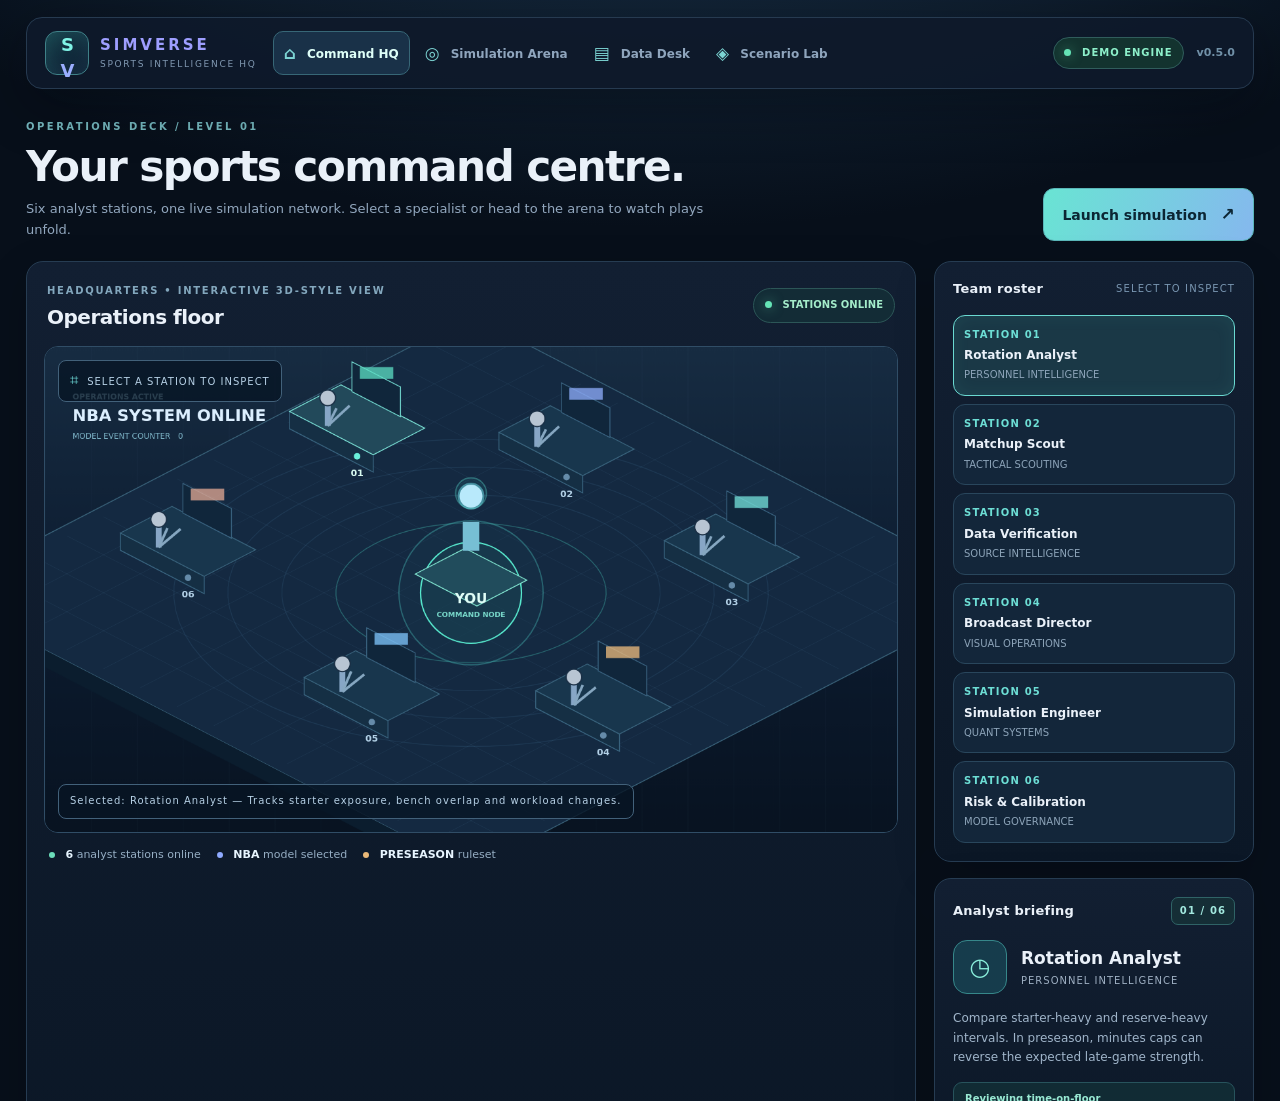
==== index.html @ 2bd18be1 "index.html" ====
<!DOCTYPE html>
<html lang="en">
<head>
  <meta charset="UTF-8">
  <meta http-equiv="refresh"
        content="0; url=./SIMVERSE_v05_GITHUB_PAGES/">
  <title>Opening SIMVERSE</title>
</head>
<body>
  <a href="./SIMVERSE_v05_GITHUB_PAGES/">
    Launch SIMVERSE
  </a>
</body>
</html>
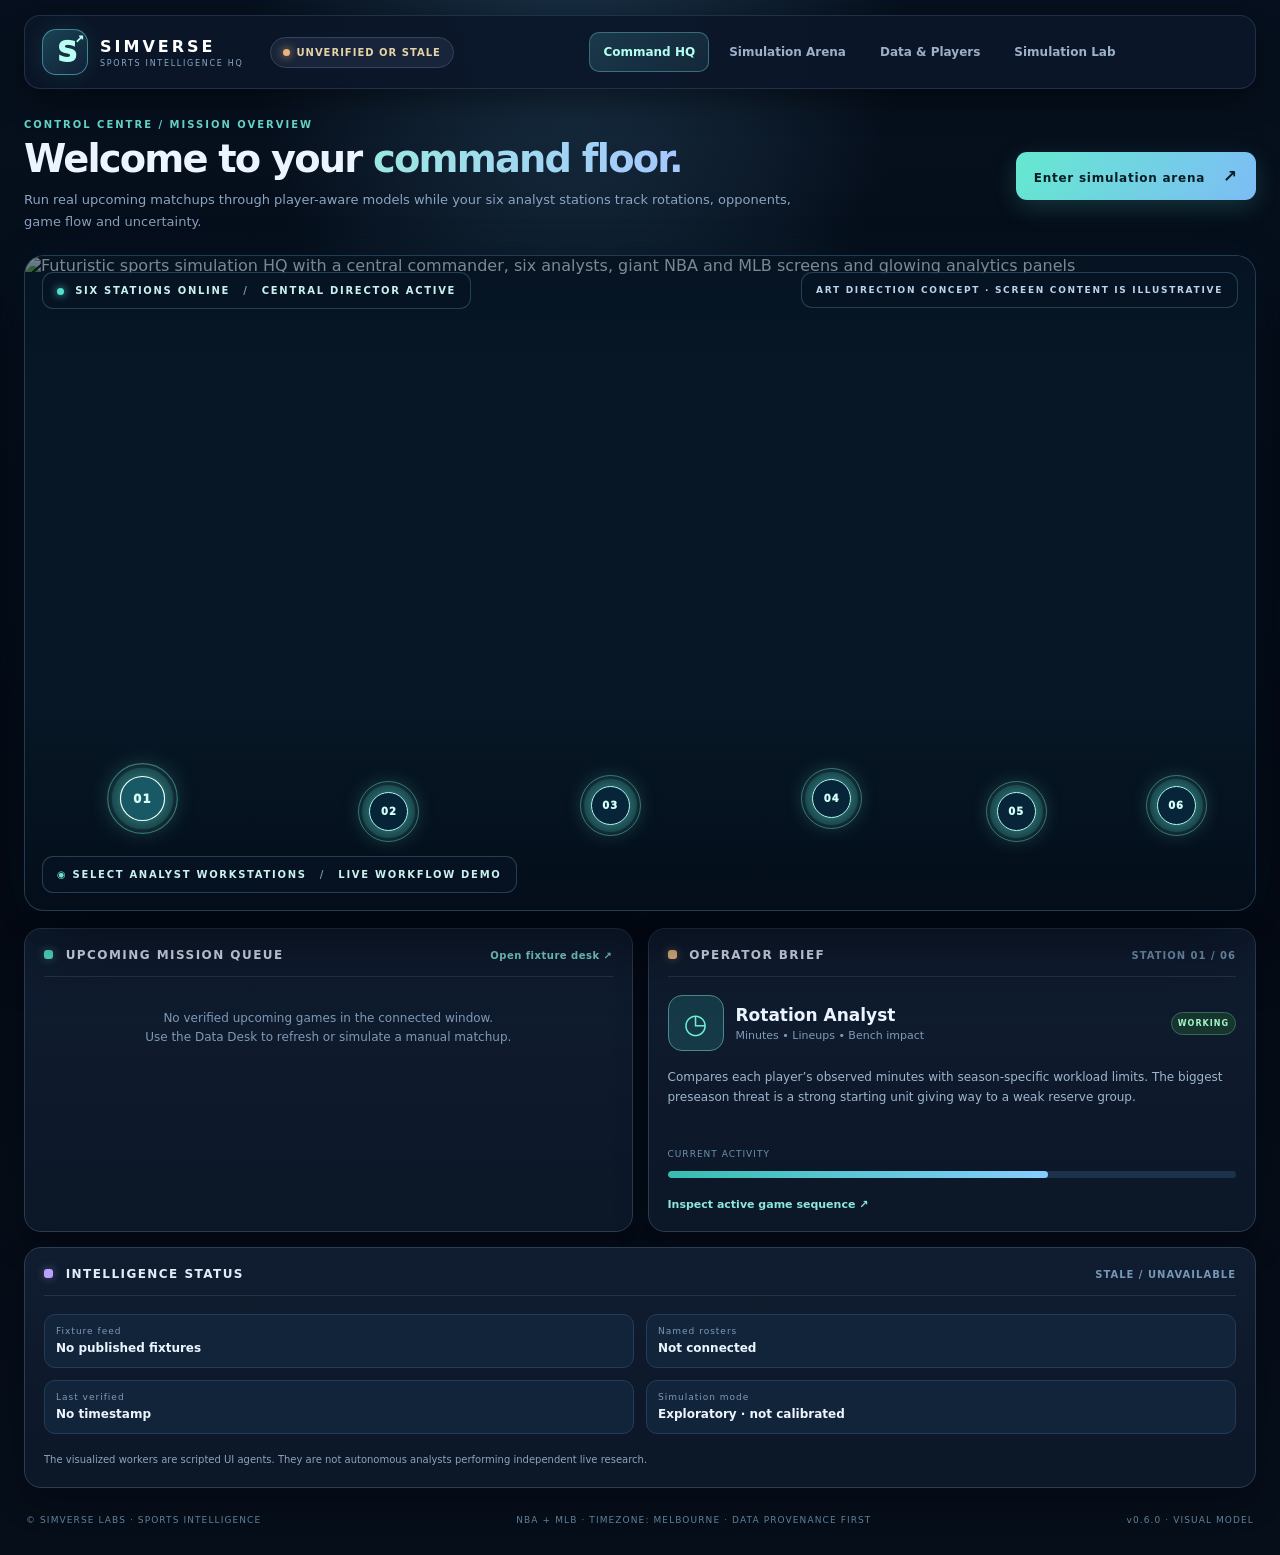
==== commit b26a07d0: "Add files via upload" ====
--- a/index.html
+++ b/index.html
@@ -1,15 +1,78 @@
+<!DOCTYPE html><html lang="en"><head>
+<meta charset="utf-8"><meta name="viewport" content="width=device-width,initial-scale=1"><meta name="theme-color" content="#070f1c">
+<meta name="description" content="SIMVERSE Sports Intelligence Command Centre: NBA and MLB upcoming-game simulations, named-player models, source-aware lineups and scenario analysis.">
+<title>SIMVERSE | Sports Intelligence Headquarters</title>
+<link rel="stylesheet" href="styles.css">
+</head><body>
+<div class="shell">
+ <header class="topbar">
+  <button class="brand" data-view="hq" aria-label="SIMVERSE home"><span class="brandmark">S<span>↗</span></span><span><strong>SIMVERSE</strong><small>SPORTS INTELLIGENCE HQ</small></span></button>
+  <nav class="nav" aria-label="Main navigation"><button class="navitem active" data-view="hq">Command HQ</button><button class="navitem" data-view="arena">Simulation Arena</button><button class="navitem" data-view="data">Data & Players</button><button class="navitem" data-view="lab">Simulation Lab</button></nav>
+  <div class="headerRight"><span class="statusChip" id="sourceChip"><i class="statusDot orange"></i> DATA NOT VERIFIED</span><span class="version">SYSTEM v0.6</span></div>
+ </header>
+ <main>
+ <section class="screen active" id="page-hq">
+  <div class="pageHead"><div><div class="eyebrow">CONTROL CENTRE / MISSION OVERVIEW</div><h1>Welcome to your <em>command floor.</em></h1><p>Run real upcoming matchups through player-aware models while your six analyst stations track rotations, opponents, game flow and uncertainty.</p></div><button class="mainBtn" id="launchBtn">Enter simulation arena <span>↗</span></button></div>
+  <div class="commandVisual" id="commandVisual" role="group" aria-label="SIMVERSE cinematic command headquarters with interactive analyst stations">
+    <img class="hqImage" src="assets/command-hq.webp" alt="Futuristic sports simulation HQ with a central commander, six analysts, giant NBA and MLB screens and glowing analytics panels" loading="eager">
+    <div class="visualVignette"></div>
+    <div class="visualCorner top"><span class="liveDot"></span> SIX STATIONS ONLINE <span class="pipe">/</span> CENTRAL DIRECTOR ACTIVE</div>
+    <div class="visualCorner mock">ART DIRECTION CONCEPT · SCREEN CONTENT IS ILLUSTRATIVE</div>
+    <div class="visualCorner bottom"><span>◉</span> SELECT ANALYST WORKSTATIONS <span class="pipe">/</span> LIVE WORKFLOW DEMO</div>
+    <button class="hQHotspot h1" data-analyst="0" aria-label="Inspect rotation analyst"><span>01</span><i></i></button>
+    <button class="hQHotspot h2" data-analyst="1" aria-label="Inspect scouting desk"><span>02</span><i></i></button>
+    <button class="hQHotspot h3" data-analyst="2" aria-label="Inspect simulation operations"><span>03</span><i></i></button>
+    <button class="hQHotspot h4" data-analyst="3" aria-label="Inspect availability analyst"><span>04</span><i></i></button>
+    <button class="hQHotspot h5" data-analyst="4" aria-label="Inspect broadcast director"><span>05</span><i></i></button>
+    <button class="hQHotspot h6" data-analyst="5" aria-label="Inspect calibration and risk desk"><span>06</span><i></i></button>
+  </div>
+  <div class="hqDash">
+    <section class="surface missionList"><div class="moduleTitle"><span><i class="tealMark"></i> UPCOMING MISSION QUEUE</span><button class="quietBtn" data-view="data">Open fixture desk ↗</button></div><div id="hqFixtures" class="missionRows"><div class="emptyMini">Syncing published fixtures…</div></div></section>
+    <section class="surface operatorPanel"><div class="moduleTitle"><span><i class="goldMark"></i> OPERATOR BRIEF</span><span class="micro" id="analystCode">STATION 01 / 06</span></div><div class="operatorTop"><span class="operatorAvatar" id="analystSymbol">◷</span><div><h3 id="analystTitle">Rotation Analyst</h3><p id="analystSub">Projected minutes & lineup intelligence</p></div><span class="greenPill">WORKING</span></div><p class="operatorText" id="analystInsight">Click an analyst marker on the headquarters image.</p><div class="barGraph"><span class="barGraphLabel">Current activity</span><div class="barGraphFill"><i id="analystLoad" style="width:55%"></i></div></div><button class="subtleAction" data-view="arena">Inspect active game sequence ↗</button></section>
+    <section class="surface integrityPanel"><div class="moduleTitle"><span><i class="purpleMark"></i> INTELLIGENCE STATUS</span><span class="micro" id="dataAge">PENDING</span></div><div class="integrityRows"><div><small>Fixture feed</small><strong id="feedState">Connecting…</strong></div><div><small>Named rosters</small><strong id="rosterState">Awaiting data</strong></div><div><small>Last verified</small><strong id="lastVerified">Never</strong></div><div><small>Simulation mode</small><strong id="modelState">Exploratory</strong></div></div><p class="mutedInfo">The visualized workers are scripted UI agents. They are not autonomous analysts performing independent live research.</p></section>
+  </div>
+ </section>
 
-<!DOCTYPE html>
-<html lang="en">
-<head>
-  <meta charset="UTF-8">
-  <meta http-equiv="refresh"
-        content="0; url=./SIMVERSE_v05_GITHUB_PAGES/">
-  <title>Opening SIMVERSE</title>
-</head>
-<body>
-  <a href="./SIMVERSE_v05_GITHUB_PAGES/">
-    Launch SIMVERSE
-  </a>
-</body>
-</html>
+ <section class="screen" id="page-arena">
+  <div class="pageHead"><div><div class="eyebrow">SIMULATION ARENA / GAME ENGINE</div><h1>See how a game <em>unfolds.</em></h1><p>Named athletes, matchup assignments, progressive motion, per-player shot tendencies and period-aware substitutions. This is model-generated action, not tracking video.</p></div><div class="rowButtons"><button class="outlineBtn" data-view="data">View lineup sources</button><button class="outlineBtn" data-view="lab">Run 10,000 simulations</button></div></div>
+  <div class="arenaGrid"><div class="arenaLeft">
+    <section class="surface arenaShell"><div class="arenaToolbar"><div class="toolbarTitle"><span class="liveDot"></span><strong id="feedTitle">NBA • BASKETBALL SIMULATION</strong><span class="tinyInfo" id="feedQuality">PLAYER ROSTERS: UNVERIFIED</span></div><div class="cameraControls"><button class="cam active" data-camera="broadcast">Broadcast</button><button class="cam" data-camera="tactical">Tactical</button><button class="cam" data-camera="court">Courtside</button></div></div>
+      <div class="arenaStage"><canvas id="gameCanvas" width="1440" height="810" aria-label="Continuous animated basketball or baseball simulation with named players and dynamic game phases"></canvas><div class="stageTopLeft"><span id="playPhase">SIMULATION READY</span><strong id="playTitle">Select a game, then press Play</strong></div><div class="stageTopRight"><span id="scenarioLabel">PRESEASON • EXPECTED</span><span id="rosterBadge">DEMO PLAYER ROLES</span></div><div class="stageBottom"><span id="arenaWhy">Game events are stochastic, not live real-world play tracking.</span><span>◉ CAMERA 01</span></div></div>
+      <div class="scoreboard"><div class="sideScore"><span class="teamCrest" id="crestA">BOS</span><div><small id="teamAName">BOSTON CELTICS</small><strong id="scoreA">0</strong></div></div><div class="middleScore"><span id="period">Q1</span><strong id="clock">12:00</strong><small id="gameStatus">NOT STARTED</small></div><div class="sideScore home"><div><small id="teamBName">PHILADELPHIA 76ERS</small><strong id="scoreB">0</strong></div><span class="teamCrest" id="crestB">PHI</span></div></div>
+      <div class="transport"><button class="mainBtn" id="playPause">▶ PLAY SIMULATION</button><button class="outlineBtn" id="stepPlay">NEXT PLAY →</button><button class="outlineBtn" id="resetGame">↻ RESET</button><span class="speedLabel">SPEED</span><button class="rate chosen" data-rate="1">1×</button><button class="rate" data-rate="2">2×</button><button class="rate" data-rate="4">4×</button></div>
+    </section>
+    <div class="arenaLower"><section class="surface"><div class="moduleTitle"><span>PLAY-BY-PLAY</span><span class="micro" id="playCount">0 PLAYS</span></div><div class="eventFeed" id="eventFeed"><div class="emptyMini">Press Play to begin the generated event sequence.</div></div></section><section class="surface"><div class="moduleTitle"><span>ON-FLOOR UNITS</span><span class="micro">MODELLED EXPOSURE</span></div><div class="units" id="floorUnits">Player names and rotations appear after roster data loads.</div><div class="sourceHint" id="lineupDisclaimer">Status unknown until published source is available.</div></section></div>
+  </div><aside class="arenaSidebar">
+    <section class="surface settings"><div class="moduleTitle"><span>GAME OPERATIONS</span><span class="micro">CONTROL BAY 01</span></div>
+      <label class="fieldLabel">SPORT</label><div class="toggle" id="sportButtons"><button class="chosen" data-sport="NBA">NBA</button><button data-sport="MLB">MLB</button></div>
+      <label class="fieldLabel" for="fixtureSelect">UPCOMING / LIVE FIXTURE</label><select id="fixtureSelect" class="select"><option value="">Choose a published fixture</option></select>
+      <p class="formHint" id="fixtureDetail">Manual matchup mode is available if no reliable fixture is loaded.</p>
+      <div class="doubleField"><div><label class="fieldLabel" for="awaySelect">AWAY</label><select class="select" id="awaySelect"></select></div><div><label class="fieldLabel" for="homeSelect">HOME</label><select class="select" id="homeSelect"></select></div></div>
+      <label class="fieldLabel">SEASON RULES</label><div class="toggle season" id="seasonButtons"><button class="chosen" data-season="preseason">Preseason</button><button data-season="regular">Regular</button><button data-season="playoffs">Playoffs</button></div>
+      <label class="fieldLabel">ROTATION / WORKLOAD</label><div class="toggle" id="scenarioButtons"><button data-scenario="A">Starter+</button><button class="chosen" data-scenario="B">Expected</button><button data-scenario="C">Bench+</button></div>
+      <div class="rangeLine"><label for="restriction">UNCONFIRMED RESTRICTION STRESS</label><b id="restrictionVal">0%</b></div><input type="range" id="restriction" min="0" max="85" value="0" step="5"><p class="formHint">Manual sensitivity input, never presented as a verified player's minutes limit.</p>
+    </section>
+    <section class="surface playerFocus"><div class="moduleTitle"><span>PLAYER SPOTLIGHT</span><span class="micro" id="focusStatus">MODEL-BASED</span></div><div class="focusRow"><img class="portrait" id="focusImage" alt="Athlete portrait if a sourced image is available"><div><span class="eyebrow" id="focusTeam">ROSTER PENDING</span><h3 id="focusName">Select a player</h3><p id="focusRole">Individual matchups and roles</p></div></div><div class="focusTraits" id="focusTraits"></div><div class="sourceHint" id="focusSource">A named roster must be loaded before individual style estimates are available.</div></section>
+    <section class="surface"><div class="moduleTitle"><span>TACTICAL REPORT</span><span class="micro">CURRENT MATCHUP</span></div><div id="tacticalReport" class="tacticalReport"><div class="emptyMini">Matchup insights update with each play.</div></div></section>
+  </aside></div>
+ </section>
+
+ <section class="screen" id="page-data">
+  <div class="pageHead"><div><div class="eyebrow">INTELLIGENCE DESK / SOURCE VERIFICATION</div><h1>Real games. <em>Honest inputs.</em></h1><p>Upcoming NBA/MLB schedules in Melbourne time, roster identities, reported batting orders, minutes samples, probable pitchers, and source timestamps.</p></div><button class="mainBtn" id="refreshButton">↻ REFRESH LIVE SOURCES</button></div>
+  <div class="dataHeaderGrid"><section class="surface"><div class="moduleTitle"><span>DATA HEALTH</span><span class="micro" id="dataMode">OFFLINE / SNAPSHOT</span></div><div class="healthDisplay"><strong id="healthTitle">Connecting to source…</strong><p id="healthMessage">The hosted scheduler updates published schedule snapshots. Direct browser refresh also attempts supported feeds.</p></div><div class="healthMetrics"><div><small>PUBLISHED GAMES</small><strong id="healthGames">—</strong></div><div><small>ROSTERED TEAMS</small><strong id="healthTeams">—</strong></div><div><small>LAST FETCH</small><strong id="healthWhen">—</strong></div></div></section>
+    <section class="surface sourceRules"><div class="moduleTitle"><span>MANDATORY SOURCE RULES</span><span class="micro">DATA GOVERNANCE</span></div><div class="rule"><b>CONFIRMED</b><p>Only complete lineups officially reported by a source; box-score starters usually appear at or after tip-off.</p></div><div class="rule"><b>PROJECTED</b><p>Named estimated starters or minutes based on evidence. Always visibly marked as a projection.</p></div><div class="rule"><b>UNKNOWN</b><p>Missing absences, pitch limits and injuries stay unknown. No data cannot be interpreted as zero restrictions.</p></div></section></div>
+  <div class="dataBodyGrid"><section class="surface fixturesPanel"><div class="moduleTitle"><span>UPCOMING MATCHUPS</span><span class="micro" id="fixtureNum">0 EVENTS</span></div><div class="fixtureFilters"><button class="filter chosen" data-filter="ALL">All</button><button class="filter" data-filter="NBA">NBA</button><button class="filter" data-filter="MLB">MLB</button></div><div id="fixtures" class="fixtures"><div class="emptyMini">Published fixtures will appear when the source responds.</div></div></section>
+   <section class="surface playersPanel"><div class="moduleTitle"><span>PLAYER INTELLIGENCE</span><span class="micro">REAL ROSTER IDs WHEN SOURCED</span></div><div class="doubleField"><div><label class="fieldLabel" for="playerSport">SPORT</label><select class="select" id="playerSport"><option>NBA</option><option>MLB</option></select></div><div><label class="fieldLabel" for="playerTeam">TEAM</label><select class="select" id="playerTeam"></select></div></div><div id="playerRows" class="playerRows"><div class="emptyMini">Choose a team with a published roster.</div></div><div class="profilePanel" id="profilePanel">Choose a player to see provenance, recent minutes, availability and modelled traits.</div></section></div>
+ </section>
+
+ <section class="screen" id="page-lab">
+  <div class="pageHead"><div><div class="eyebrow">QUANTITATIVE ENGINE / SCENARIO LAB</div><h1>Test the outcome. <em>Stress the assumptions.</em></h1><p>Three scenario models, 10,000 simulations each. Compare minutes, bench exposure, pitch limits, mean score, variance, game totals and rotation sensitivity.</p></div><button class="mainBtn" id="runMonte">RUN 30,000 GAMES ↗</button></div>
+  <div class="labGrid"><section class="surface labMain"><div class="moduleTitle"><span>SIMULATION DISTRIBUTIONS</span><span class="micro" id="mcProgress">AWAITING MODEL RUN</span></div><div class="labMetrics"><div><small>AWAY WIN</small><strong id="mcAway">—</strong></div><div><small>HOME WIN</small><strong id="mcHome">—</strong></div><div><small>PROJECTED SCORE</small><strong id="mcScore">—</strong></div><div><small>10–90% TOTAL</small><strong id="mcInterval">—</strong></div></div><canvas id="distCanvas" width="940" height="260" aria-label="Distribution of 10,000 simulated game totals"></canvas><div id="scenarioResults" class="scenarioResults"></div><p class="disclosure" id="mcDisclosure">No validated prediction has been run. These results are exploratory, particularly when input stats are unavailable or preseason rotations are not confirmed.</p></section>
+    <aside class="labSide"><section class="surface"><div class="moduleTitle"><span>MODEL ASSUMPTIONS</span><span class="micro">AUDIT TRAIL</span></div><div class="assumptions" id="assumptionRows"></div></section><section class="surface"><div class="moduleTitle"><span>STRENGTHS VS WEAKNESSES</span><span class="micro">CURRENT ROSTERS</span></div><div id="matchupLab" class="matchupLab">Select a game to inspect what drives the outcomes.</div></section><section class="surface"><div class="moduleTitle"><span>MODEL RELIABILITY</span><span class="micro">NEEDS CALIBRATION</span></div><p class="disclosure">Historical backtesting is not yet connected. Statistical outputs are exploratory and are not verified betting edges. Player motion depicts sampled events—not an exact prediction of real decisions.</p></section></aside>
+  </div>
+ </section>
+ </main>
+ <footer><span>© SIMVERSE LABS · SPORTS INTELLIGENCE</span><span>NBA + MLB · TIMEZONE: MELBOURNE · DATA PROVENANCE FIRST</span><span id="footerBuild">v0.6.0 · VISUAL MODEL</span></footer>
+</div>
+<script src="engine.js"></script><script src="app.js"></script>
+</body></html>
--- a/styles.css
+++ b/styles.css
@@ -0,0 +1,18 @@
+:root{color-scheme:dark;--bg:#050b14;--ink:#ecf5ff;--muted:#8b9eb7;--teal:#53e1cc;--blue:#75b7ff;--gold:#ecc188;--line:#23334b;--surface:#0d192b;--surface2:#101e32;--danger:#ff7f91;--violet:#b9a1ff;--green:#78eeb8;--radius:17px}
+*{box-sizing:border-box}html{scroll-behavior:smooth}body{margin:0;min-height:100vh;background:radial-gradient(ellipse at 45% -12%,#1b3449 0%,transparent 34%),linear-gradient(180deg,#06101e,#050b15 53%,#060e19);color:var(--ink);font-family:Inter,ui-sans-serif,system-ui,-apple-system,"Segoe UI",sans-serif}button,select,input{font:inherit}button{cursor:pointer}button:focus-visible,select:focus-visible,input:focus-visible{outline:2px solid var(--teal);outline-offset:3px}button{transition:background .18s,border-color .18s,transform .18s}button:hover{filter:brightness(1.14)}.shell{max-width:1880px;margin:auto;padding:15px 24px 30px}.screen{display:none}.screen.active{display:block}.topbar{position:sticky;top:10px;z-index:50;display:flex;align-items:center;gap:27px;padding:13px 17px;background:#0b1729e8;border:1px solid #2c425f9c;border-radius:16px;box-shadow:0 10px 32px #0007;backdrop-filter:blur(20px)}.brand{display:flex;align-items:center;gap:12px;background:none;color:#fff;border:0;padding:0;white-space:nowrap;text-align:left}.brandmark{display:grid;place-items:center;position:relative;width:46px;height:46px;color:#bafff4;font-size:28px;font-weight:1000;letter-spacing:-4px;border-radius:14px;background:linear-gradient(140deg,#194453,#102037);border:1px solid #5bbdc29c;box-shadow:0 0 23px #5af0dc1c}.brandmark span{font-size:11px;position:absolute;right:3px;top:3px;letter-spacing:0}.brand strong{display:block;font-size:16px;letter-spacing:3px}.brand small{display:block;font-size:8px;letter-spacing:1.7px;margin-top:3px;color:#8aa9c6}.nav{display:flex;gap:6px;align-items:center;flex:1}.navitem{padding:12px 13px;border:1px solid transparent;background:none;border-radius:10px;color:#9db0c9;font-size:12px;font-weight:700;white-space:nowrap}.navitem.active{background:linear-gradient(140deg,#19394b,#14273a);color:#b4fff1;border-color:#4b8d95aa}.headerRight{margin-left:auto;display:flex;align-items:center;gap:12px}.statusChip{padding:9px 12px;background:#172439;border:1px solid #34445c;border-radius:999px;color:#e5d3a7;font-size:10px;font-weight:900;letter-spacing:1px;white-space:nowrap}.statusDot,.liveDot{display:inline-block;width:7px;height:7px;border-radius:50%;background:var(--teal);box-shadow:0 0 9px var(--teal);vertical-align:middle;margin-right:6px;animation:beacon 1.8s ease-in-out infinite}.statusDot.orange{background:#ebb37e;box-shadow:0 0 10px #ebb37e}.version{font-size:10px;letter-spacing:1.3px;color:#7187a4;white-space:nowrap}@keyframes beacon{50%{opacity:.48;box-shadow:0 0 16px currentColor}}
+.pageHead{display:flex;align-items:center;justify-content:space-between;gap:20px;margin:30px 0 23px}.eyebrow{font-size:10px;letter-spacing:2px;color:#65d6c9;font-weight:900;text-transform:uppercase}.pageHead h1{font-size:clamp(30px,3vw,54px);font-weight:800;line-height:1.08;letter-spacing:-1.8px;margin:8px 0 10px}.pageHead h1 em{font-style:normal;background:linear-gradient(100deg,#9be8e1,#a5c7ff);background-clip:text;-webkit-background-clip:text;color:transparent}.pageHead p{margin:0;max-width:800px;color:#8da6c3;font-size:13px;line-height:1.65}.mainBtn{border:0;color:#081c25;background:linear-gradient(115deg,#65e8d0,#7dbdf5);padding:14px 18px;border-radius:11px;min-height:47px;font-size:12px;font-weight:900;letter-spacing:.75px;white-space:nowrap;box-shadow:0 8px 24px #5be0d12d}.mainBtn span{margin-left:13px;font-size:17px}.outlineBtn{min-height:41px;border:1px solid #385578;background:#172840;color:#bad4ed;border-radius:10px;padding:10px 14px;font-size:11px;font-weight:850;letter-spacing:.35px}.rowButtons{display:flex;gap:9px}.surface{background:linear-gradient(180deg,#101d30,#0c1728 90%);border:1px solid #293d55;border-radius:var(--radius);padding:19px;box-shadow:0 14px 32px #01050e4a;min-width:0}.moduleTitle{display:flex;justify-content:space-between;align-items:center;gap:10px;border-bottom:1px solid #22334c;padding-bottom:14px;color:#e0eefc;font-size:12px;font-weight:850;letter-spacing:1.45px}.moduleTitle>span{white-space:normal}.moduleTitle .micro,.micro{font-size:10px;font-weight:800;letter-spacing:1px;color:#7698b7}.tealMark,.goldMark,.purpleMark{display:inline-block;width:9px;height:9px;border-radius:3px;background:var(--teal);box-shadow:0 0 10px #5fe5d366;margin-right:7px}.goldMark{background:var(--gold);box-shadow:0 0 9px #ecc1886a}.purpleMark{background:var(--violet);box-shadow:0 0 9px #bbacff66}.quietBtn{background:none;border:0;color:#81dfd3;font-size:10px;font-weight:800;padding:0;letter-spacing:.5px}
+/* HQ: use the concept artwork itself so the site closely resembles the art direction. */
+.commandVisual{position:relative;aspect-ratio:1672/890;max-height:840px;overflow:hidden;border:1px solid #3d617d7e;border-radius:20px;background:#071725;box-shadow:0 22px 70px #01040bc9,0 0 46px #227bb018}.hqImage{position:absolute;inset:0;width:100%;height:100%;object-fit:cover;object-position:center 44%;filter:saturate(1.09) contrast(1.04)}.visualVignette{position:absolute;inset:0;background:linear-gradient(180deg,#04101f88 0%,transparent 19%,transparent 68%,#020914a8 100%);pointer-events:none}.visualCorner{position:absolute;z-index:4;background:#071425b8;border:1px solid #45728b7a;padding:12px 14px;border-radius:11px;font-weight:900;letter-spacing:1.7px;color:#c9f2ef;font-size:10px;backdrop-filter:blur(9px)}.visualCorner.top{top:16px;left:17px}.visualCorner.bottom{bottom:17px;left:17px}.visualCorner.mock{top:16px;right:17px;color:#bed3ea;font-size:9px}.visualCorner.bottom span:first-child{color:#6ae4d0}.pipe{color:#759bb1;margin:0 8px}.hQHotspot{position:absolute;width:39px;height:39px;z-index:5;display:grid;place-items:center;border:1px solid #b6fff9;border-radius:50%;background:#082a3fce;color:#d3fffa;font-size:10px;letter-spacing:1px;font-weight:1000;box-shadow:0 0 0 7px #4fd8d525,0 0 25px #64e7d0b5;animation:hotspot 2.7s ease-in-out infinite}.hQHotspot span{position:relative;z-index:2}.hQHotspot i{position:absolute;inset:-12px;border:1px solid #71e4d56b;border-radius:50%;animation:radarPulse 2.8s ease-out infinite}.hQHotspot.active{background:#195966;border-color:#eefffc;transform:scale(1.16)}.hQHotspot:hover{transform:scale(1.14)}@keyframes radarPulse{to{transform:scale(1.7);opacity:0}}@keyframes hotspot{50%{box-shadow:0 0 0 12px #4fd8d510,0 0 33px #64e7d0a8}}.h1{left:8%;top:80%}.h2{left:28%;top:82%}.h3{left:46%;top:81%}.h4{left:64%;top:80%}.h5{left:79%;top:82%}.h6{left:92%;top:81%}.hqDash{display:grid;grid-template-columns:1.12fr 1fr .92fr;gap:15px;margin-top:17px}.missionRows{margin-top:8px}.missionRow{display:flex;gap:10px;align-items:center;padding:12px 5px;border-bottom:1px solid #22344a;background:none;width:100%;color:var(--ink);text-align:left;border-left:0;border-right:0;border-top:0}.missionRow:last-child{border-bottom:0}.missionRow .league{padding:6px 7px;font-size:9px;color:#bcf8f0;border-radius:5px;background:#184249;border:1px solid #346e71}.missionRow strong{font-size:12px;display:block}.missionRow small{font-size:10px;color:#85a3bd;display:block;margin-top:3px}.missionRow .rightArrow{margin-left:auto;color:#68e1d2}.emptyMini{padding:24px 12px;text-align:center;color:#7e99b6;font-size:12px;line-height:1.6}.operatorTop{display:flex;gap:12px;align-items:center;margin-top:18px}.operatorAvatar{display:grid;place-items:center;border:1px solid #4b898f;background:#163947;color:#6defd5;border-radius:14px;font-size:27px;width:56px;height:56px}.operatorTop h3{font-size:17px;margin:0 0 4px}.operatorTop p{margin:0;font-size:11px;color:#7e9bb9}.greenPill{margin-left:auto;font-size:8px;font-weight:900;letter-spacing:1px;color:#a4f5c7;background:#16352e;border:1px solid #376b58;padding:6px;border-radius:50px}.operatorText{margin:17px 0 20px;color:#9eb5cd;font-size:12px;min-height:54px;line-height:1.65}.barGraphLabel{font-size:9px;color:#6d91b1;text-transform:uppercase;letter-spacing:1px}.barGraphFill{height:7px;background:#1b324b;border-radius:50px;margin:10px 0 15px;overflow:hidden}.barGraphFill i{display:block;height:100%;background:linear-gradient(90deg,#36beaf,#86cdff);border-radius:50px;transition:width .5s}.subtleAction{background:none;color:#8be8db;font-weight:800;font-size:11px;border:0;padding:0}.integrityRows{display:grid;grid-template-columns:1fr 1fr;gap:12px;margin:18px 0}.integrityRows>div{background:#12243a;border:1px solid #243c57;border-radius:11px;padding:11px}.integrityRows small{display:block;color:#7d99b7;font-size:9px;letter-spacing:1px}.integrityRows strong{display:block;font-size:12px;margin-top:5px;line-height:1.25}.mutedInfo{font-size:10px;color:#8da5bf;line-height:1.55;margin:14px 0 0}
+/* Arena */
+.arenaGrid{display:grid;grid-template-columns:minmax(0,1.6fr) minmax(345px,.62fr);gap:17px}.arenaLeft{min-width:0}.arenaSidebar{display:flex;flex-direction:column;gap:15px}.arenaShell{padding:0;overflow:hidden}.arenaToolbar{height:52px;padding:0 16px;display:flex;align-items:center;justify-content:space-between;background:#142238;border-bottom:1px solid #2c435f;gap:12px}.toolbarTitle{display:flex;align-items:center;gap:10px;font-size:10px;letter-spacing:1.3px}.tinyInfo{color:#8dabc5;font-size:8px;margin-left:6px}.cameraControls{display:flex;gap:5px}.cam{font-size:10px;padding:8px 12px;background:#1a2c44;border:1px solid #31516f;color:#91a9c4;border-radius:7px}.cam.active{background:#184148;color:#b4fdec;border-color:#4a978f}.arenaStage{position:relative;background:linear-gradient(180deg,#0a1726,#061322);overflow:hidden}.arenaStage canvas{width:100%;aspect-ratio:1440/810;display:block}.stageTopLeft,.stageTopRight,.stageBottom{position:absolute;z-index:2;pointer-events:none}.stageTopLeft{left:16px;top:16px;max-width:55%;background:#0a1926d9;border:1px solid #375f7b;border-radius:10px;padding:10px 13px;backdrop-filter:blur(9px)}.stageTopLeft span{display:block;font-size:9px;color:#69dfd3;letter-spacing:1.4px;font-weight:900}.stageTopLeft strong{font-size:13px;display:block;margin-top:4px}.stageTopRight{right:16px;top:16px;text-align:right;display:flex;flex-direction:column;gap:6px}.stageTopRight span{padding:7px 9px;border:1px solid #35516b;background:#0a1926d9;color:#b5cee7;border-radius:7px;font-size:9px;letter-spacing:1px;font-weight:800}.stageBottom{left:16px;right:16px;bottom:14px;display:flex;justify-content:space-between;align-items:center;gap:12px;color:#bfd4eb;font-size:10px;line-height:1.4;padding:10px;border:1px solid #304960;background:#0a1924da;border-radius:8px}.stageBottom span:last-child{white-space:nowrap;color:#64e3d5}.scoreboard{display:grid;grid-template-columns:1fr auto 1fr;align-items:center;gap:15px;padding:18px 22px;background:linear-gradient(180deg,#182b44,#0c1b30);border-top:1px solid #344964}.sideScore{display:flex;align-items:center;gap:13px}.sideScore.home{justify-content:flex-end;text-align:right}.sideScore small{font-size:11px;color:#9cb5d0;letter-spacing:1.4px;display:block}.sideScore strong{font-size:41px;display:block;font-weight:850;letter-spacing:-1.5px;line-height:1.2}.teamCrest{display:grid;place-items:center;width:53px;height:53px;border:1px solid #375f78;background:#153049;color:#eefbff;border-radius:14px;font-size:13px;font-weight:950}.middleScore{text-align:center;padding:0 25px;border-left:1px solid #314b68;border-right:1px solid #314b68;min-width:166px}.middleScore span{font-size:11px;color:#63dfcd;letter-spacing:2px;font-weight:900}.middleScore strong{display:block;font-size:24px;line-height:1.2;margin-top:4px}.middleScore small{display:block;font-size:9px;color:#7896b2;letter-spacing:1.3px;margin-top:4px}.transport{display:flex;align-items:center;gap:8px;flex-wrap:wrap;padding:14px 15px;border-top:1px solid #263e5a;background:#101f33}.transport .mainBtn{padding:12px 16px;min-height:40px}.transport .outlineBtn{min-height:40px}.speedLabel{margin-left:auto;color:#819bb6;font-size:10px;font-weight:900;letter-spacing:1px}.rate{padding:8px 10px;border:1px solid #2e4a68;color:#9db6d0;background:#132840;border-radius:7px;font-size:10px;font-weight:900}.rate.chosen{background:#1d4a4c;border-color:#54bcae;color:#aaffec}.arenaLower{display:grid;grid-template-columns:1fr 1fr;gap:15px;margin-top:15px}.eventFeed{display:flex;flex-direction:column;gap:7px;max-height:318px;overflow:auto;margin-top:14px}.eventRow{display:grid;grid-template-columns:73px 1fr;gap:10px;border:1px solid #243c54;border-radius:10px;padding:10px;background:#12243a}.eventRow b{font-size:10px;color:#64e2d3;letter-spacing:.6px}.eventRow p{margin:0;font-size:11px;line-height:1.45;color:#c2d6ea}.units{margin:14px 0;display:grid;grid-template-columns:1fr 1fr;gap:12px}.unitGroup{min-width:0}.unitGroup strong{font-size:11px;color:#a3d7e5}.unitPlayer{display:block;width:100%;text-align:left;border-left:0;border-right:0;border-top:0;background:transparent;font-size:10px;line-height:1.5;padding:7px 0;border-bottom:1px solid #20364d;color:#afc5da}.sourceHint{border:1px solid #2f4560;border-radius:9px;padding:11px;background:#112339;color:#8baac7;font-size:10px;line-height:1.55;margin-top:10px}
+/* Sidebar */
+.fieldLabel{display:block;font-size:10px;letter-spacing:1.25px;font-weight:900;color:#91aac5;margin:16px 0 8px}.select{width:100%;padding:11px 12px;background:#152941;border:1px solid #315071;border-radius:9px;color:#e2f3ff;outline:0;font-size:11px;text-overflow:ellipsis}.doubleField{display:grid;grid-template-columns:1fr 1fr;gap:10px}.toggle{display:flex;gap:5px}.toggle button{border:1px solid #355275;border-radius:8px;color:#8caac6;background:#152941;padding:10px 5px;font-size:11px;font-weight:800;min-width:0;flex:1}.toggle button.chosen{background:#184349;border-color:#57ad9e;color:#b2ffec}.formHint{font-size:10px;line-height:1.55;color:#839cb7;margin:7px 0 0}.rangeLine{display:flex;align-items:center;justify-content:space-between;gap:8px;margin-top:17px}.rangeLine label{font-size:10px;letter-spacing:1px;color:#92abc5;font-weight:900}.rangeLine b{color:var(--teal);font-size:12px}input[type=range]{width:100%;margin-top:12px;accent-color:#55ddc8}.focusRow{display:flex;gap:14px;align-items:center;margin-top:15px}.portrait{width:92px;height:98px;object-fit:cover;border:1px solid #3a5874;background:linear-gradient(130deg,#1b3651,#15263b);border-radius:12px;color:#a7bed2;font-size:10px}.focusRow h3{margin:5px 0;font-size:20px;line-height:1.1}.focusRow p{margin:0;font-size:11px;color:#829cb8}.focusTraits{display:grid;grid-template-columns:1fr 1fr;gap:8px;margin-top:13px}.trait{background:#14283d;border:1px solid #263e58;padding:10px;border-radius:10px}.trait small{font-size:9px;color:#839fbe;display:block;letter-spacing:.7px}.trait strong{display:block;font-size:17px;margin-top:4px}.tacticalReport{display:grid;gap:10px;margin-top:12px}.tactic{border:1px solid #2b415e;padding:10px;background:#122339;border-radius:10px}.tactic strong{font-size:12px;color:#e2f2ff}.tactic p{margin:5px 0 0;font-size:11px;color:#91acc6;line-height:1.5}
+/* Data */
+.dataHeaderGrid{display:grid;grid-template-columns:1.12fr 1fr;gap:16px}.healthDisplay{padding:26px 0 12px}.healthDisplay strong{font-size:26px;letter-spacing:-.5px}.healthDisplay p{font-size:12px;line-height:1.6;color:#8ea9c5}.healthMetrics{display:grid;grid-template-columns:repeat(3,1fr);gap:10px;margin-top:17px}.healthMetrics>div{background:#14263b;border:1px solid #284057;padding:12px;border-radius:10px}.healthMetrics small{display:block;font-size:9px;color:#8ca7c1;letter-spacing:1px}.healthMetrics strong{display:block;font-size:16px;margin-top:5px}.sourceRules{display:flex;flex-direction:column}.rule{padding:12px 0;border-bottom:1px solid #293a51}.rule:last-child{border-bottom:0}.rule b{color:#a5ebdf;font-size:11px;letter-spacing:1.2px}.rule p{font-size:11px;line-height:1.5;color:#8ca7c3;margin:5px 0}.dataBodyGrid{display:grid;grid-template-columns:1fr 1fr;gap:16px;margin-top:16px}.fixtureFilters{display:flex;gap:6px;margin:14px 0}.filter{font-size:10px;font-weight:900;border-radius:7px;background:#142a41;color:#849fbd;border:1px solid #304967;padding:7px 13px}.filter.chosen{background:#19434b;border-color:#53a99f;color:#baffeb}.fixtures{max-height:640px;overflow:auto;display:flex;flex-direction:column;gap:9px}.fixtureCard{border:1px solid #2a405d;background:#12253b;border-radius:11px;padding:13px;display:flex;justify-content:space-between;gap:11px;align-items:center}.fixtureCard>div{min-width:0}.fixtureCard strong{font-size:14px}.fixtureCard p{color:#92a9c5;font-size:10px;margin:6px 0 0;line-height:1.45}.fixtureCard .seasonTag{display:inline-block;font-size:9px;color:#95eee0;border:1px solid #3a7278;background:#173b42;padding:4px 6px;border-radius:5px;margin-right:6px}.fixtureCard button{background:#19414b;color:#b5fff0;border:1px solid #4d9693;border-radius:8px;padding:8px 11px;font-size:10px;font-weight:850;white-space:nowrap}.fixtureCard.stale{opacity:.68}.playerRows{max-height:310px;overflow:auto;margin-top:16px;display:flex;flex-direction:column;gap:5px}.playerItem{display:grid;grid-template-columns:37px 1fr auto;align-items:center;gap:10px;text-align:left;border:1px solid #253b53;background:#11243a;padding:7px;border-radius:10px;color:#d9e9f6}.playerItem.active{border-color:#61b9af;background:#183840}.playerItem img{width:37px;height:37px;border-radius:8px;object-fit:cover;background:#243f59}.playerItem b{font-size:11px}.playerItem small{font-size:9px;color:#7f9db7}.profilePanel{background:#11223a;border:1px solid #2c455f;border-radius:11px;margin-top:13px;padding:14px;color:#b4c9de;font-size:11px;line-height:1.6}.profilePanel strong{font-size:15px;color:#e6f4ff}.profilePanel img{float:right;width:65px;height:70px;object-fit:cover;border-radius:9px;background:#203950}
+/* Lab */
+.labGrid{display:grid;grid-template-columns:minmax(0,1.6fr) minmax(340px,.7fr);gap:17px}.labSide{display:flex;flex-direction:column;gap:16px}.labMetrics{display:grid;grid-template-columns:repeat(4,1fr);gap:12px;margin:17px 0 0}.labMetrics>div{background:#12253b;border:1px solid #29455d;border-radius:12px;padding:15px}.labMetrics small{color:#80a4bd;font-size:10px;letter-spacing:1px}.labMetrics strong{display:block;font-size:26px;margin-top:6px;white-space:nowrap}.labMain canvas{display:block;width:100%;height:auto;background:linear-gradient(180deg,#101e30,#0c1829);border-radius:12px;border:1px solid #223956;margin-top:19px}.scenarioResults{display:grid;gap:10px;margin-top:16px}.scenarioCard{border:1px solid #29435d;background:#112439;padding:14px;border-radius:10px}.scenarioTop{display:flex;align-items:center;justify-content:space-between;gap:10px}.scenarioTop strong{font-size:12px}.scenarioTop span{font-size:11px;color:#a7c3df}.scenarioBar{height:9px;background:#2c3d59;border-radius:50px;overflow:hidden;margin:10px 0}.scenarioBar i{display:block;background:linear-gradient(90deg,#61dbc6,#61b4d5);height:100%}.scenarioCard p{font-size:11px;color:#8aa6c2;margin:0}.disclosure{color:#8faac6;font-size:11px;line-height:1.7;border-left:2px solid #a0b6d449;padding-left:12px;margin:14px 0 0}.assumptions{display:grid;gap:9px;margin-top:14px}.assumption{display:flex;justify-content:space-between;gap:14px;padding:11px;border:1px solid #2b425b;background:#13243a;border-radius:9px;font-size:11px}.assumption span{color:#7da0bc}.assumption strong{text-align:right;color:#d9e8f8;font-weight:750}.matchupLab{margin-top:15px;color:#9ab6d2;font-size:11px;line-height:1.65}.matchupLab p{padding:10px;background:#12263c;border-radius:9px;border:1px solid #29435e;margin:8px 0}
+footer{display:flex;justify-content:space-between;gap:10px;flex-wrap:wrap;color:#5f819e;font-size:9px;letter-spacing:1.1px;padding:27px 2px 0}
+@media(max-width:1350px){.topbar{flex-wrap:wrap}.nav{order:3;width:100%;justify-content:center}.arenaGrid,.labGrid{grid-template-columns:minmax(0,1fr) 350px}.hqDash{grid-template-columns:1fr 1fr}.hqDash .integrityPanel{grid-column:1/-1}.version{display:none}}
+@media(max-width:1080px){.arenaGrid,.labGrid{grid-template-columns:1fr}.arenaSidebar{display:grid;grid-template-columns:1fr 1fr}.arenaSidebar .settings{grid-row:span 2}.hqDash{grid-template-columns:1fr 1fr}.dataBodyGrid{grid-template-columns:1fr}.pageHead{align-items:flex-start}.commandVisual{aspect-ratio:16/10}}
+@media(max-width:700px){.shell{padding:9px}.topbar{padding:11px;gap:9px;border-radius:12px;top:0}.brandmark{width:39px;height:39px;font-size:24px}.brand strong{font-size:12px}.brand small{font-size:7px}.headerRight{margin-left:auto}.statusChip{font-size:8px;padding:8px}.nav{justify-content:space-between;overflow:auto;flex-wrap:nowrap}.navitem{padding:9px;font-size:10px}.pageHead{margin:24px 3px 17px;flex-direction:column;align-items:stretch;gap:14px}.pageHead h1{font-size:31px}.pageHead p{font-size:12px}.hqDash,.arenaLower,.arenaSidebar,.dataHeaderGrid,.healthMetrics{grid-template-columns:1fr}.hqDash .integrityPanel{grid-column:auto}.surface{padding:14px}.commandVisual{aspect-ratio:4/5;max-height:580px}.hqImage{object-position:center center;object-fit:cover}.visualCorner{font-size:8px;padding:8px}.visualCorner.top{top:9px;left:9px}.visualCorner.bottom{left:9px;bottom:9px}.visualCorner.mock{right:9px;top:52px;font-size:7px}.hQHotspot{height:31px;width:31px;font-size:9px}.h1{left:6%;top:74%}.h2{left:24%;top:78%}.h3{left:43%;top:80%}.h4{left:63%;top:80%}.h5{left:79%;top:79%}.h6{left:91%;top:76%}.arenaToolbar{padding:8px;gap:7px;height:auto;flex-wrap:wrap}.stageTopRight{top:8px;right:7px}.stageTopLeft{top:8px;left:7px;max-width:66%}.stageTopLeft strong{font-size:10px}.stageTopRight span{font-size:7px;padding:5px}.arenaStage canvas{aspect-ratio:1.4;object-fit:cover}.stageBottom{left:7px;right:7px;bottom:7px;font-size:8px}.scoreboard{gap:7px;padding:10px}.sideScore{gap:7px}.sideScore small{font-size:8px}.sideScore strong{font-size:30px}.teamCrest{width:35px;height:35px;font-size:9px;border-radius:9px}.middleScore{min-width:105px;padding:0 9px}.middleScore strong{font-size:17px}.transport{gap:6px}.transport .mainBtn{width:100%}.speedLabel{margin-left:0}.doubleField{grid-template-columns:1fr 1fr}.labMetrics{grid-template-columns:1fr 1fr}.labMetrics strong{font-size:19px}.fixtureCard strong{font-size:12px}.cameraControls{margin-left:auto}}
+@media(prefers-reduced-motion:reduce){.hQHotspot,.hQHotspot i,.statusDot,.liveDot{animation:none}}
